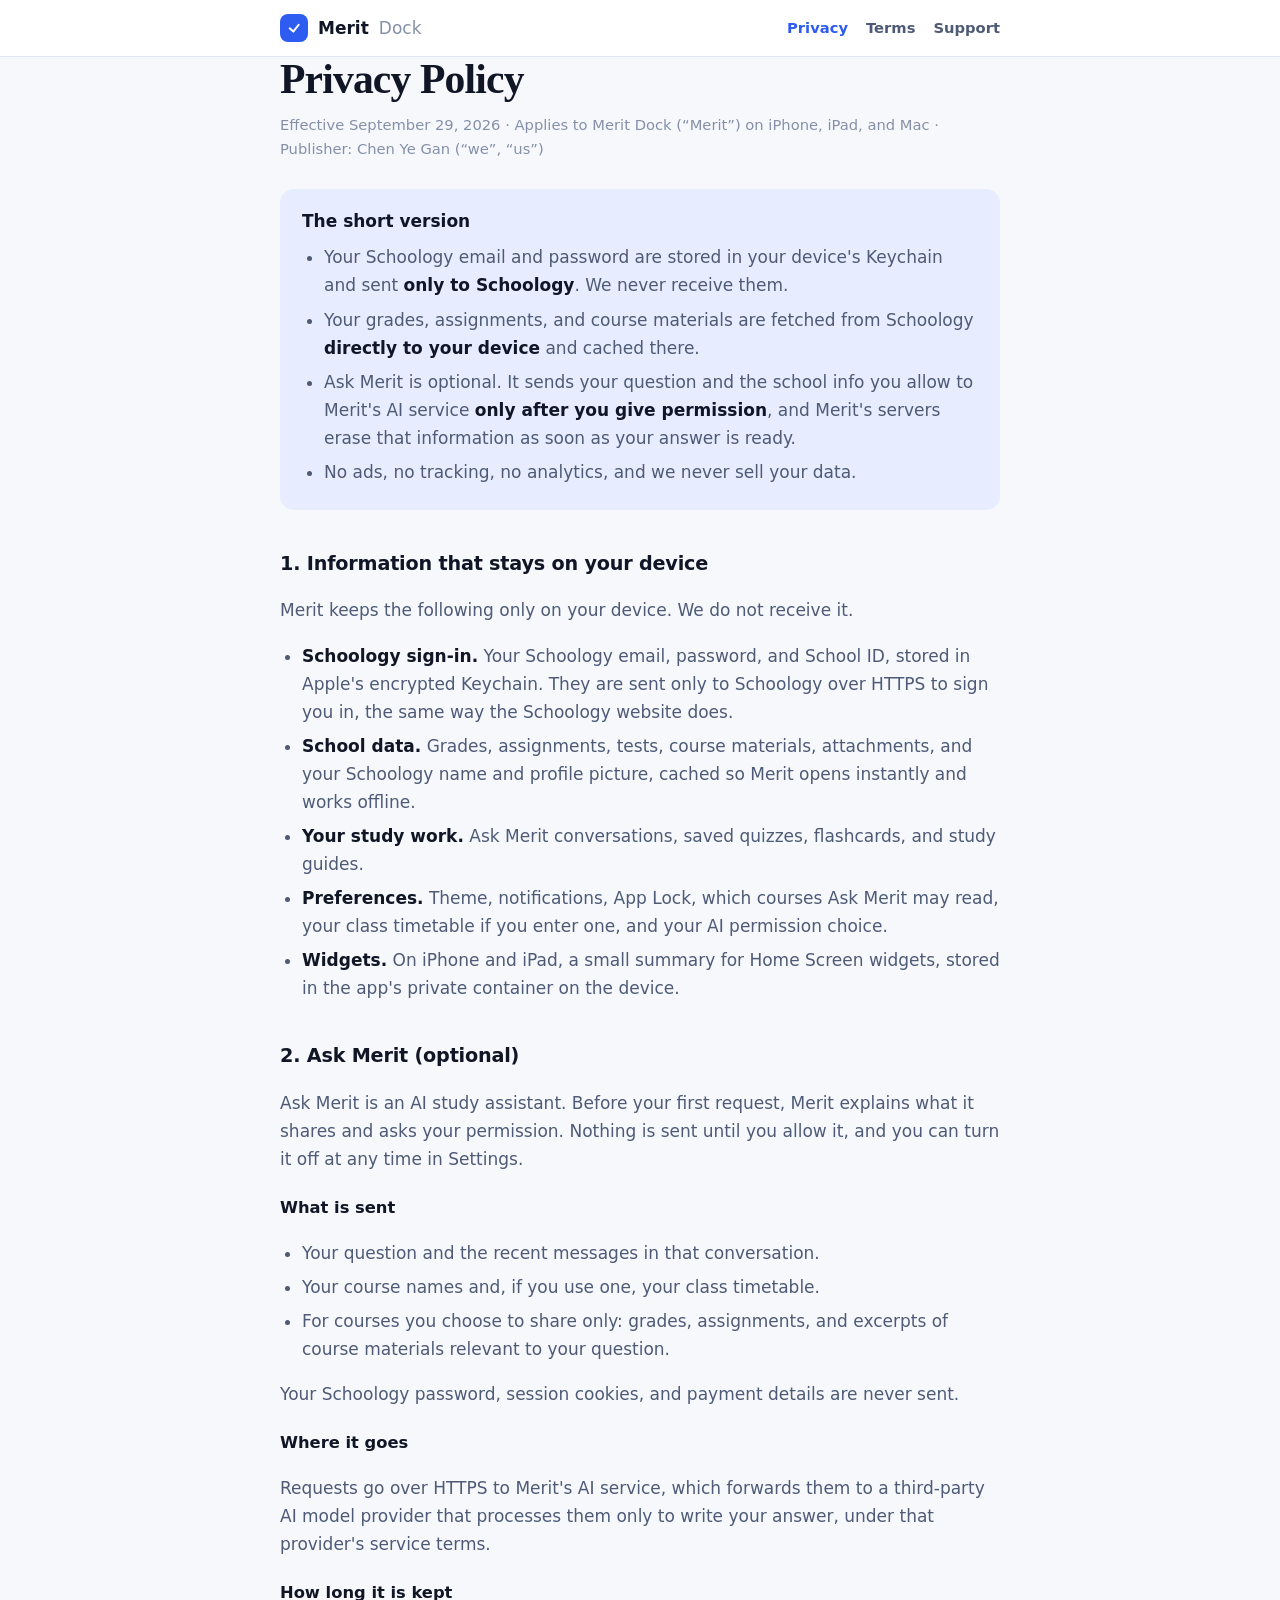
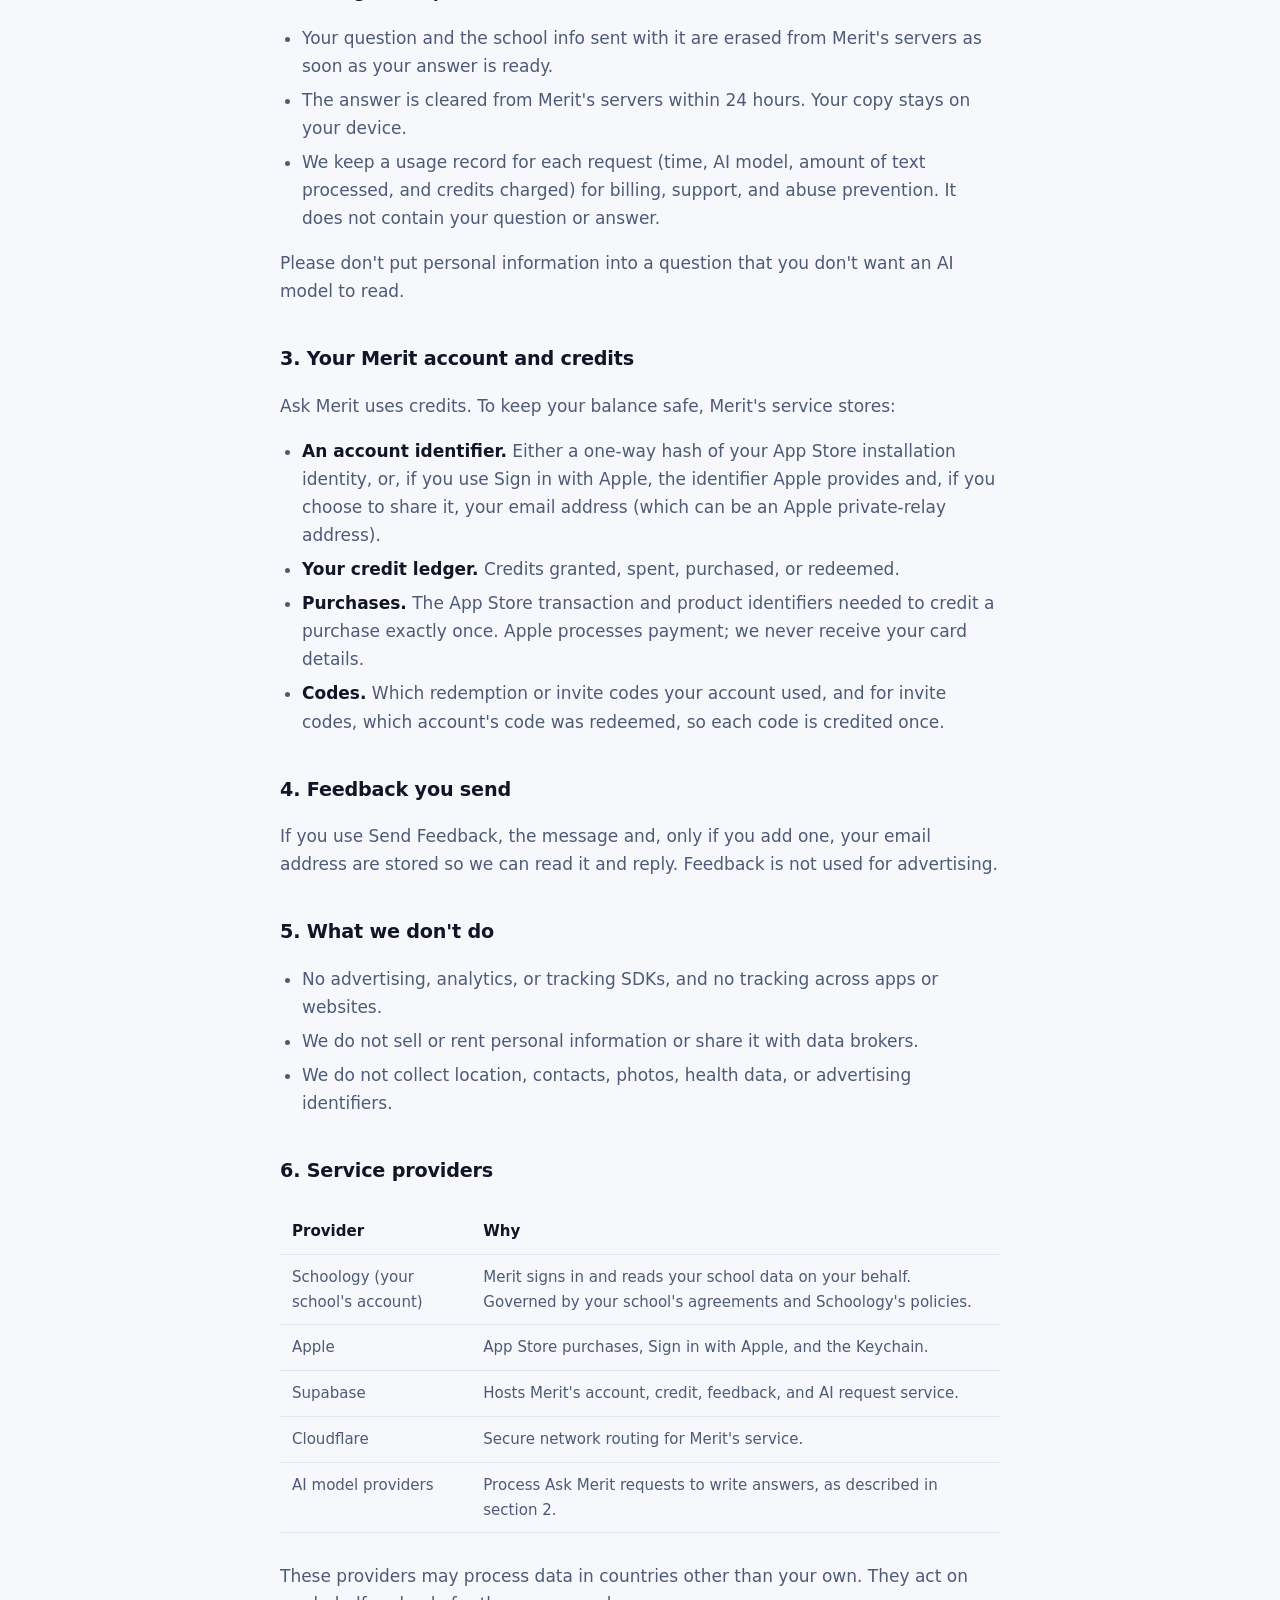
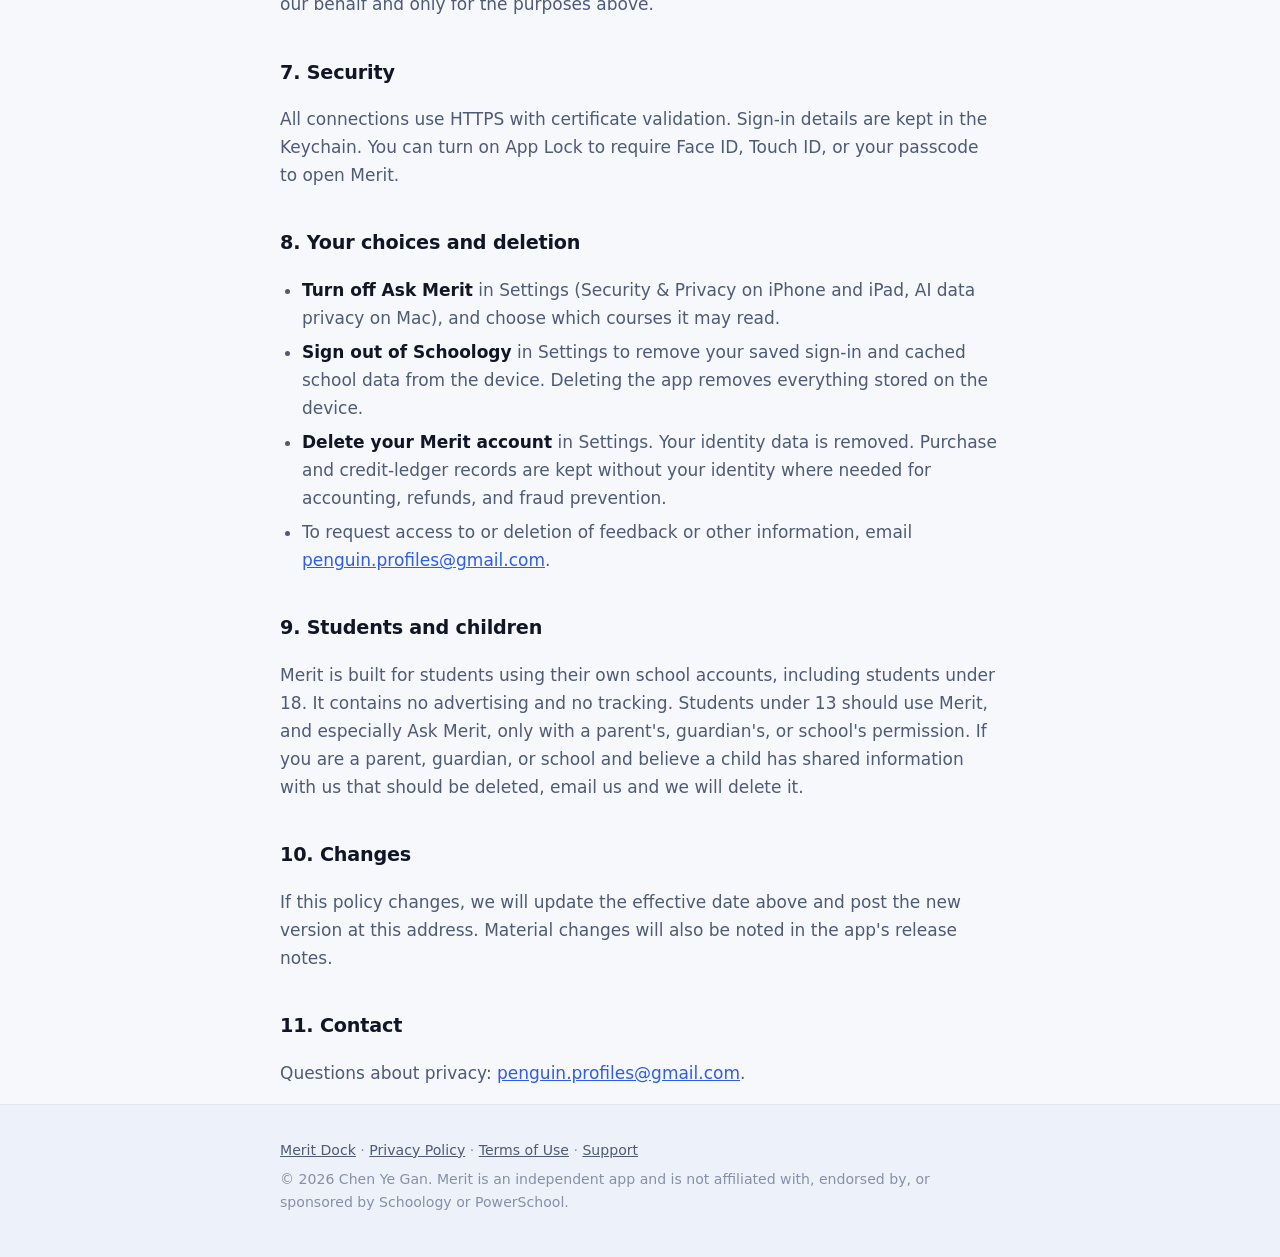
==== privacy.html @ 358509f8 "Update for Merit Dock 2.5 and add Privacy, Terms, and Support pages The landing page now covers iPho" ====
<!DOCTYPE html>
<html lang="en">
<head>
<meta charset="utf-8">
<meta name="viewport" content="width=device-width, initial-scale=1">
<title>Privacy Policy · Merit Dock</title>
<meta name="description" content="What Merit Dock stores on your device, what Ask Merit sends when you allow it, and how long anything is kept.">
<link rel="stylesheet" href="legal.css">
</head>
<body>
<header class="top">
  <div class="wrap">
    <a class="brand" href="./"><span class="logo"><svg viewBox="0 0 100 100" aria-hidden="true"><path d="M26 52 46 70 76 32" fill="none" stroke="#fff" stroke-width="11" stroke-linecap="round" stroke-linejoin="round"/></svg></span><b>Merit</b><span>Dock</span></a>
    <nav class="links">
      <a href="privacy.html" aria-current="page">Privacy</a>
      <a href="terms.html">Terms</a>
      <a href="support.html">Support</a>
    </nav>
  </div>
</header>

<main class="wrap">
  <h1>Privacy Policy</h1>
  <p class="meta">Effective September 29, 2026 · Applies to Merit Dock (“Merit”) on iPhone, iPad, and Mac · Publisher: Chen Ye Gan (“we”, “us”)</p>

  <div class="summary">
    <p>The short version</p>
    <ul>
      <li>Your Schoology email and password are stored in your device's Keychain and sent <strong>only to Schoology</strong>. We never receive them.</li>
      <li>Your grades, assignments, and course materials are fetched from Schoology <strong>directly to your device</strong> and cached there.</li>
      <li>Ask Merit is optional. It sends your question and the school info you allow to Merit's AI service <strong>only after you give permission</strong>, and Merit's servers erase that information as soon as your answer is ready.</li>
      <li>No ads, no tracking, no analytics, and we never sell your data.</li>
    </ul>
  </div>

  <h2>1. Information that stays on your device</h2>
  <p>Merit keeps the following only on your device. We do not receive it.</p>
  <ul>
    <li><strong>Schoology sign-in.</strong> Your Schoology email, password, and School ID, stored in Apple's encrypted Keychain. They are sent only to Schoology over HTTPS to sign you in, the same way the Schoology website does.</li>
    <li><strong>School data.</strong> Grades, assignments, tests, course materials, attachments, and your Schoology name and profile picture, cached so Merit opens instantly and works offline.</li>
    <li><strong>Your study work.</strong> Ask Merit conversations, saved quizzes, flashcards, and study guides.</li>
    <li><strong>Preferences.</strong> Theme, notifications, App Lock, which courses Ask Merit may read, your class timetable if you enter one, and your AI permission choice.</li>
    <li><strong>Widgets.</strong> On iPhone and iPad, a small summary for Home Screen widgets, stored in the app's private container on the device.</li>
  </ul>

  <h2>2. Ask Merit (optional)</h2>
  <p>Ask Merit is an AI study assistant. Before your first request, Merit explains what it shares and asks your permission. Nothing is sent until you allow it, and you can turn it off at any time in Settings.</p>
  <h3>What is sent</h3>
  <ul>
    <li>Your question and the recent messages in that conversation.</li>
    <li>Your course names and, if you use one, your class timetable.</li>
    <li>For courses you choose to share only: grades, assignments, and excerpts of course materials relevant to your question.</li>
  </ul>
  <p>Your Schoology password, session cookies, and payment details are never sent.</p>
  <h3>Where it goes</h3>
  <p>Requests go over HTTPS to Merit's AI service, which forwards them to a third-party AI model provider that processes them only to write your answer, under that provider's service terms.</p>
  <h3>How long it is kept</h3>
  <ul>
    <li>Your question and the school info sent with it are erased from Merit's servers as soon as your answer is ready.</li>
    <li>The answer is cleared from Merit's servers within 24 hours. Your copy stays on your device.</li>
    <li>We keep a usage record for each request (time, AI model, amount of text processed, and credits charged) for billing, support, and abuse prevention. It does not contain your question or answer.</li>
  </ul>
  <p>Please don't put personal information into a question that you don't want an AI model to read.</p>

  <h2>3. Your Merit account and credits</h2>
  <p>Ask Merit uses credits. To keep your balance safe, Merit's service stores:</p>
  <ul>
    <li><strong>An account identifier.</strong> Either a one-way hash of your App Store installation identity, or, if you use Sign in with Apple, the identifier Apple provides and, if you choose to share it, your email address (which can be an Apple private-relay address).</li>
    <li><strong>Your credit ledger.</strong> Credits granted, spent, purchased, or redeemed.</li>
    <li><strong>Purchases.</strong> The App Store transaction and product identifiers needed to credit a purchase exactly once. Apple processes payment; we never receive your card details.</li>
    <li><strong>Codes.</strong> Which redemption or invite codes your account used, and for invite codes, which account's code was redeemed, so each code is credited once.</li>
  </ul>

  <h2>4. Feedback you send</h2>
  <p>If you use Send Feedback, the message and, only if you add one, your email address are stored so we can read it and reply. Feedback is not used for advertising.</p>

  <h2>5. What we don't do</h2>
  <ul>
    <li>No advertising, analytics, or tracking SDKs, and no tracking across apps or websites.</li>
    <li>We do not sell or rent personal information or share it with data brokers.</li>
    <li>We do not collect location, contacts, photos, health data, or advertising identifiers.</li>
  </ul>

  <h2>6. Service providers</h2>
  <div class="table-scroll">
  <table>
    <tr><th>Provider</th><th>Why</th></tr>
    <tr><td>Schoology (your school's account)</td><td>Merit signs in and reads your school data on your behalf. Governed by your school's agreements and Schoology's policies.</td></tr>
    <tr><td>Apple</td><td>App Store purchases, Sign in with Apple, and the Keychain.</td></tr>
    <tr><td>Supabase</td><td>Hosts Merit's account, credit, feedback, and AI request service.</td></tr>
    <tr><td>Cloudflare</td><td>Secure network routing for Merit's service.</td></tr>
    <tr><td>AI model providers</td><td>Process Ask Merit requests to write answers, as described in section 2.</td></tr>
  </table>
  </div>
  <p>These providers may process data in countries other than your own. They act on our behalf and only for the purposes above.</p>

  <h2>7. Security</h2>
  <p>All connections use HTTPS with certificate validation. Sign-in details are kept in the Keychain. You can turn on App Lock to require Face ID, Touch ID, or your passcode to open Merit.</p>

  <h2>8. Your choices and deletion</h2>
  <ul>
    <li><strong>Turn off Ask Merit</strong> in Settings (Security &amp; Privacy on iPhone and iPad, AI data privacy on Mac), and choose which courses it may read.</li>
    <li><strong>Sign out of Schoology</strong> in Settings to remove your saved sign-in and cached school data from the device. Deleting the app removes everything stored on the device.</li>
    <li><strong>Delete your Merit account</strong> in Settings. Your identity data is removed. Purchase and credit-ledger records are kept without your identity where needed for accounting, refunds, and fraud prevention.</li>
    <li>To request access to or deletion of feedback or other information, email <a href="mailto:penguin.profiles@gmail.com">penguin.profiles@gmail.com</a>.</li>
  </ul>

  <h2>9. Students and children</h2>
  <p>Merit is built for students using their own school accounts, including students under 18. It contains no advertising and no tracking. Students under 13 should use Merit, and especially Ask Merit, only with a parent's, guardian's, or school's permission. If you are a parent, guardian, or school and believe a child has shared information with us that should be deleted, email us and we will delete it.</p>

  <h2>10. Changes</h2>
  <p>If this policy changes, we will update the effective date above and post the new version at this address. Material changes will also be noted in the app's release notes.</p>

  <h2>11. Contact</h2>
  <p>Questions about privacy: <a href="mailto:penguin.profiles@gmail.com">penguin.profiles@gmail.com</a>.</p>
</main>

<footer class="bottom">
  <div class="wrap">
    <p><a href="./">Merit Dock</a> · <a href="privacy.html">Privacy Policy</a> · <a href="terms.html">Terms of Use</a> · <a href="support.html">Support</a></p>
    <p>© 2026 Chen Ye Gan. Merit is an independent app and is not affiliated with, endorsed by, or sponsored by Schoology or PowerSchool.</p>
  </div>
</footer>
</body>
</html>
---- legal.css ----
/* Shared styles for Merit Dock's legal and support pages. Tokens mirror index.html. */
:root {
  color-scheme: light dark;
  --ground: #F6F8FC; --ground-2: #EDF1F9; --surface: #FFFFFF;
  --hairline: #E1E7F2; --ink: #101625; --ink-soft: #4E5A76; --ink-faint: #8590A8;
  --accent: #2E5BF0; --accent-tint: #E7EDFF;
  --sans: -apple-system, BlinkMacSystemFont, "SF Pro Text", "Segoe UI", system-ui, sans-serif;
  --serif: ui-serif, "New York", "Iowan Old Style", "Palatino", Georgia, serif;
}
@media (prefers-color-scheme: dark) {
  :root {
    --ground: #0A0F1E; --ground-2: #0E1528; --surface: #141B2E;
    --hairline: #263048; --ink: #EAEEF8; --ink-soft: #A2AECB; --ink-faint: #6E7A98;
    --accent: #6E90FF; --accent-tint: #1A2340;
  }
}
* { box-sizing: border-box; }
body {
  margin: 0; background: var(--ground); color: var(--ink);
  font-family: var(--sans); font-size: 17px; line-height: 1.65;
  -webkit-font-smoothing: antialiased;
}
a { color: var(--accent); }
.wrap { max-width: 760px; margin: 0 auto; padding: 0 20px; }
header.top { border-bottom: 1px solid var(--hairline); background: var(--surface); }
header.top .wrap { display: flex; align-items: center; justify-content: space-between; gap: 16px; padding-top: 14px; padding-bottom: 14px; flex-wrap: wrap; }
.brand { display: flex; align-items: center; gap: 10px; font-weight: 700; color: var(--ink); text-decoration: none; }
.brand .logo { width: 28px; height: 28px; border-radius: 8px; background: #2E5BF0; display: grid; place-items: center; flex: none; }
.brand .logo svg { width: 18px; height: 18px; }
.brand span { color: var(--ink-faint); font-weight: 500; }
nav.links { display: flex; gap: 18px; flex-wrap: wrap; font-size: .92rem; }
nav.links a { color: var(--ink-soft); text-decoration: none; font-weight: 550; }
nav.links a[aria-current="page"] { color: var(--accent); }
main { padding: 44px 0 64px; }
h1 { font-family: var(--serif); font-size: clamp(2rem, 5vw, 2.6rem); line-height: 1.1; letter-spacing: -.02em; margin: 0 0 10px; }
.meta { color: var(--ink-faint); font-size: .92rem; margin: 0 0 28px; }
h2 { font-size: 1.2rem; letter-spacing: -.01em; margin: 38px 0 10px; }
h3 { font-size: 1.02rem; margin: 22px 0 6px; }
p, li { color: var(--ink-soft); }
strong { color: var(--ink); }
ul { padding-left: 22px; }
li { margin: 6px 0; }
.summary { background: var(--accent-tint); border-radius: 14px; padding: 18px 22px; margin: 0 0 8px; }
.summary ul { margin: 8px 0 0; }
.summary p { margin: 0; color: var(--ink); font-weight: 600; }
table { width: 100%; border-collapse: collapse; margin: 12px 0; font-size: .94rem; }
th, td { text-align: left; vertical-align: top; padding: 10px 12px; border-bottom: 1px solid var(--hairline); color: var(--ink-soft); }
th { color: var(--ink); font-weight: 650; }
.table-scroll { overflow-x: auto; }
.caps { text-transform: uppercase; font-size: .9rem; }
footer.bottom { border-top: 1px solid var(--hairline); background: var(--ground-2); padding: 28px 0 36px; font-size: .88rem; color: var(--ink-faint); }
footer.bottom p { color: var(--ink-faint); margin: 6px 0; }
footer.bottom a { color: var(--ink-soft); }
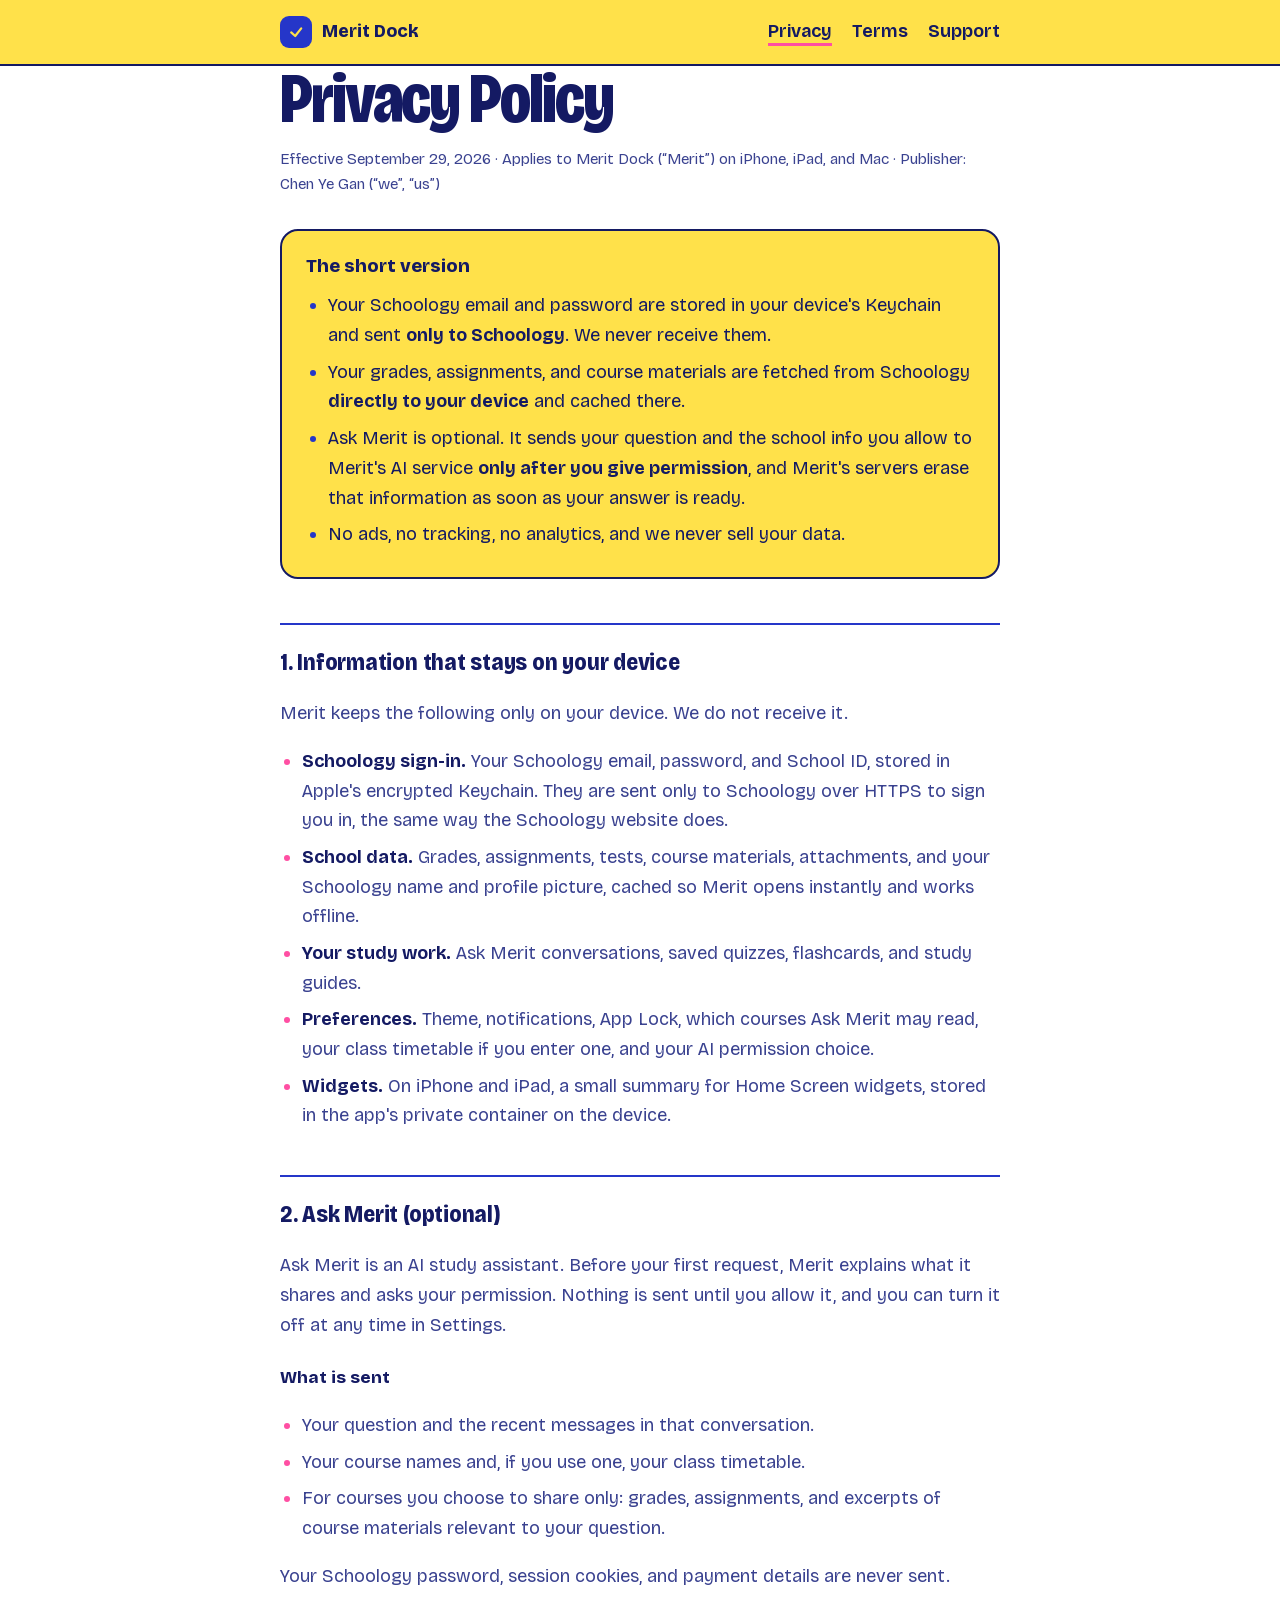
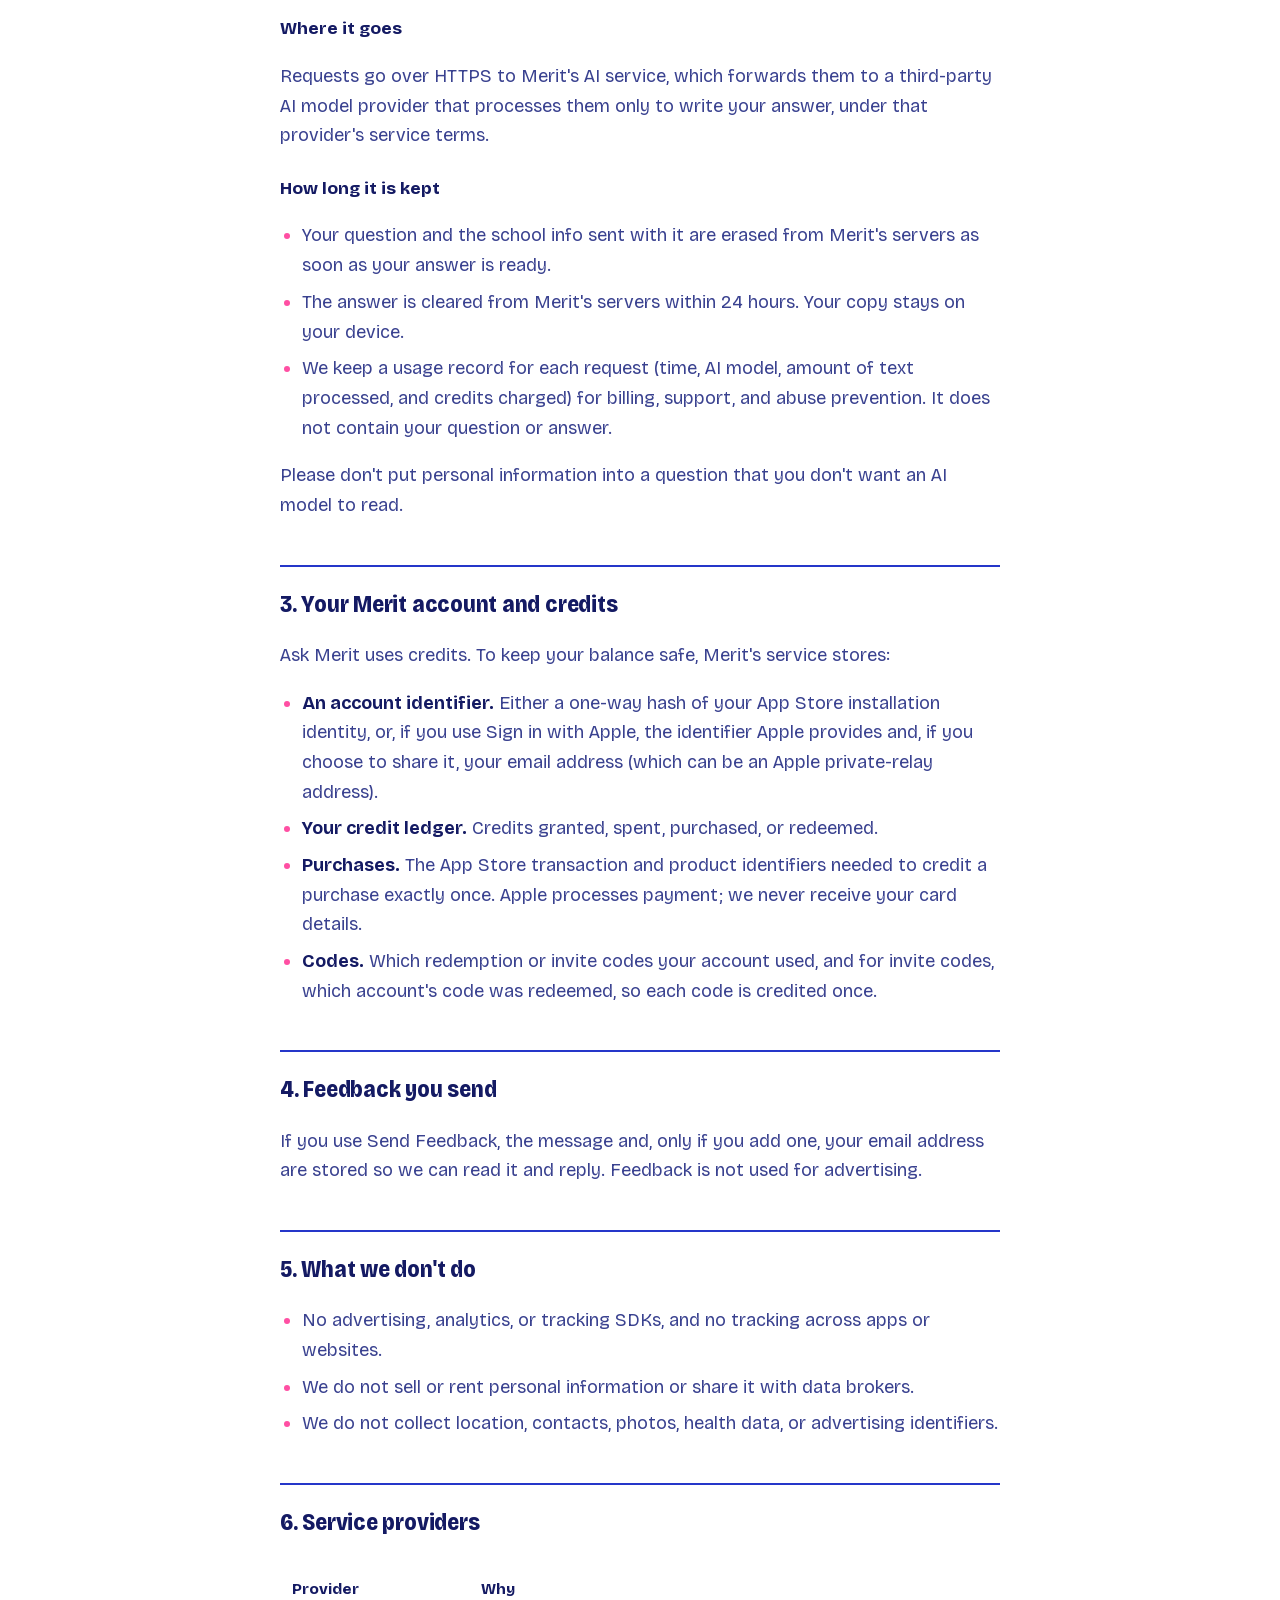
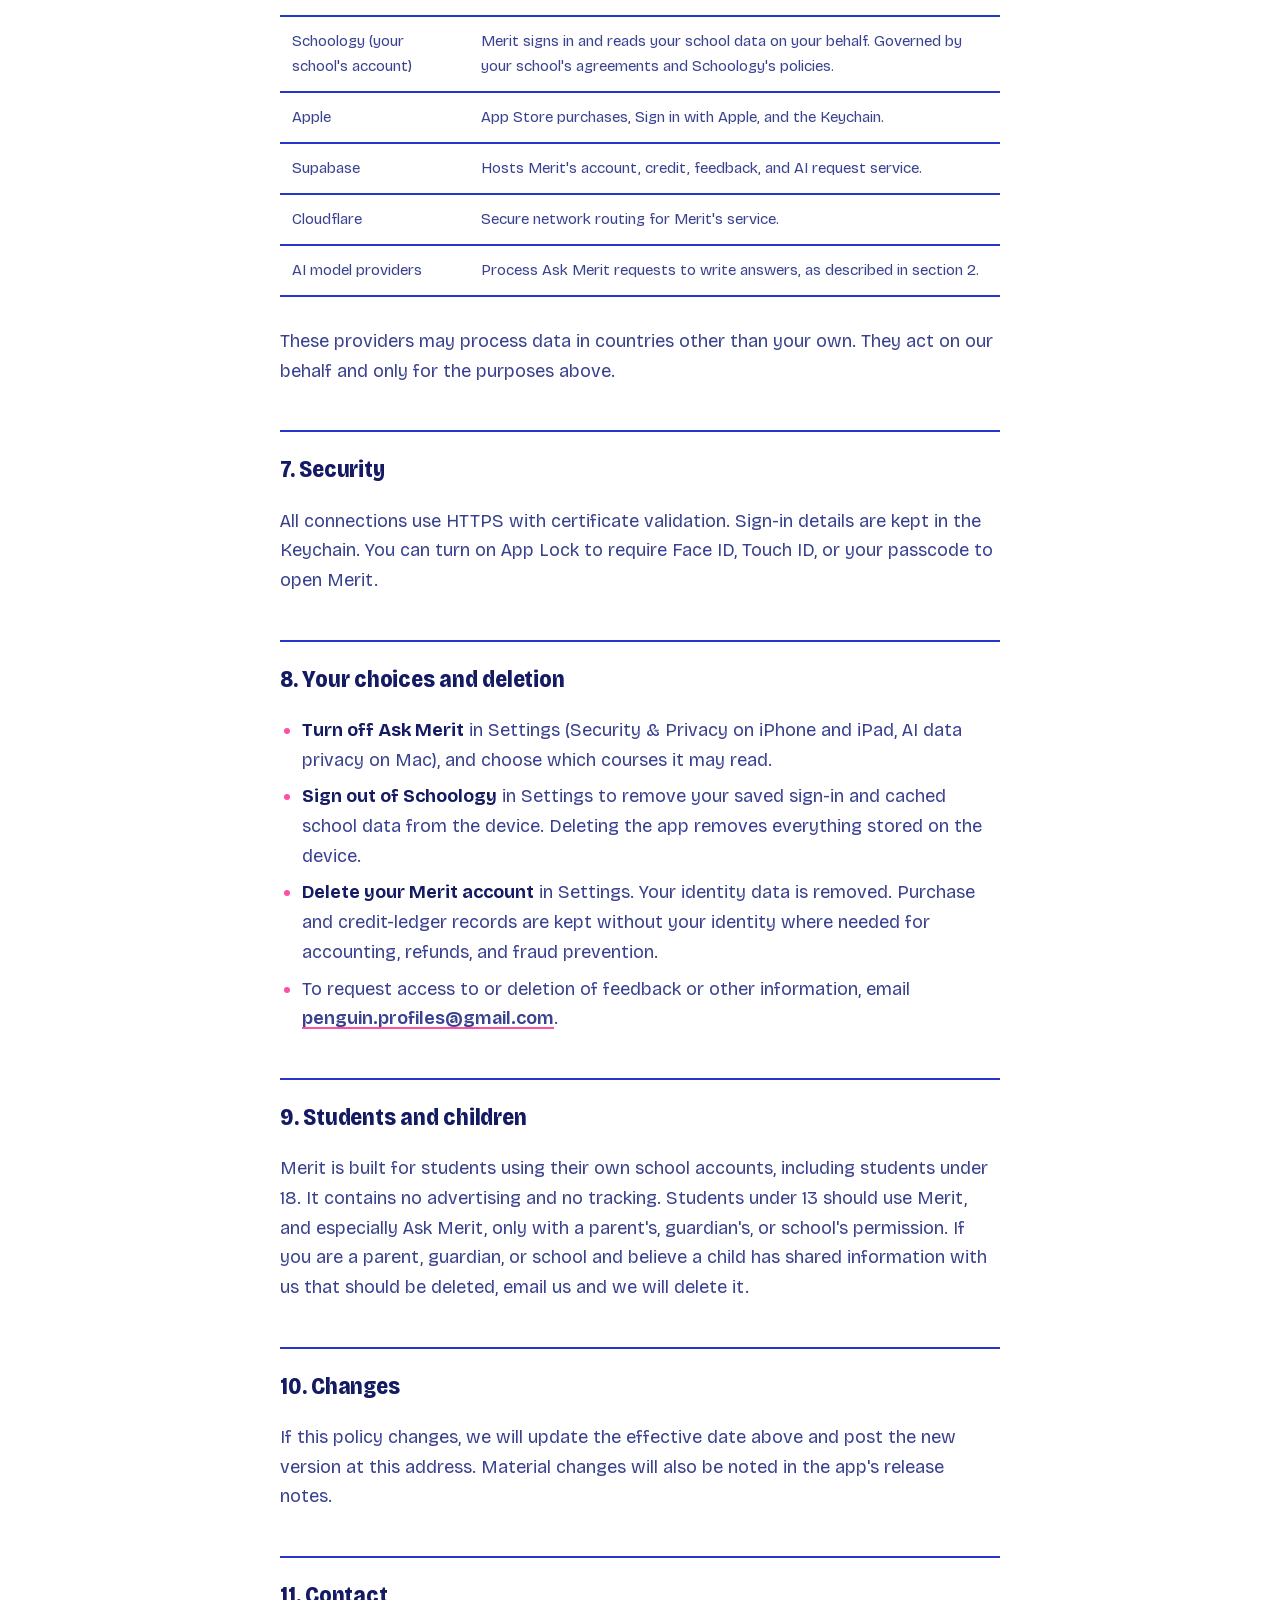
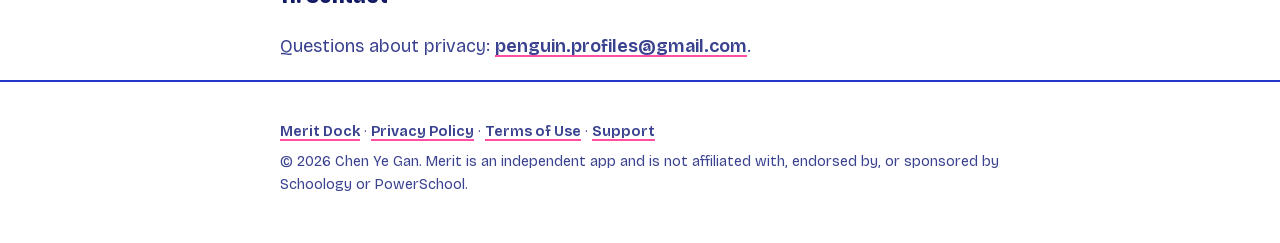
==== commit 904f6954: "Redesign as a riso study zine around the study-agent pitch Bold two-ink palette (fluoro pink, ultram" ====
--- a/privacy.html
+++ b/privacy.html
@@ -3,14 +3,16 @@
 <head>
 <meta charset="utf-8">
 <meta name="viewport" content="width=device-width, initial-scale=1">
+<meta name="theme-color" content="#FFE14A">
 <title>Privacy Policy · Merit Dock</title>
 <meta name="description" content="What Merit Dock stores on your device, what Ask Merit sends when you allow it, and how long anything is kept.">
-<link rel="stylesheet" href="legal.css">
+<link rel="preload" href="fonts/BricolageGrotesque-latin.woff2" as="font" type="font/woff2" crossorigin>
+<link rel="stylesheet" href="legal.css?v=2">
 </head>
 <body>
 <header class="top">
   <div class="wrap">
-    <a class="brand" href="./"><span class="logo"><svg viewBox="0 0 100 100" aria-hidden="true"><path d="M26 52 46 70 76 32" fill="none" stroke="#fff" stroke-width="11" stroke-linecap="round" stroke-linejoin="round"/></svg></span><b>Merit</b><span>Dock</span></a>
+    <a class="brand" href="./"><span class="logo"><svg viewBox="0 0 100 100" aria-hidden="true"><path d="M26 52 46 70 76 32" fill="none" stroke="#fff" stroke-width="11" stroke-linecap="round" stroke-linejoin="round"/></svg></span><span>Merit Dock</span></a>
     <nav class="links">
       <a href="privacy.html" aria-current="page">Privacy</a>
       <a href="terms.html">Terms</a>
--- a/legal.css
+++ b/legal.css
@@ -1,53 +1,61 @@
-/* Shared styles for Merit Dock's legal and support pages. Tokens mirror index.html. */
+/* Merit Dock legal and support pages. Same riso inks as index.html. */
+@font-face {
+  font-family: "Bricolage";
+  src: url("fonts/BricolageGrotesque-latin.woff2") format("woff2");
+  font-weight: 200 800;
+  font-stretch: 75% 100%;
+  font-display: swap;
+}
 :root {
-  color-scheme: light dark;
-  --ground: #F6F8FC; --ground-2: #EDF1F9; --surface: #FFFFFF;
-  --hairline: #E1E7F2; --ink: #101625; --ink-soft: #4E5A76; --ink-faint: #8590A8;
-  --accent: #2E5BF0; --accent-tint: #E7EDFF;
-  --sans: -apple-system, BlinkMacSystemFont, "SF Pro Text", "Segoe UI", system-ui, sans-serif;
-  --serif: ui-serif, "New York", "Iowan Old Style", "Palatino", Georgia, serif;
+  color-scheme: light;
+  --sun: #FFE14A; --pink: #FF4FA3; --blue: #2536C9; --ink: #141A63;
+  --paper: #FFFFFF; --text: #141A63; --text-2: #3A4290; --rule: #2536C9;
+  --font: "Bricolage", ui-sans-serif, system-ui, sans-serif;
 }
 @media (prefers-color-scheme: dark) {
-  :root {
-    --ground: #0A0F1E; --ground-2: #0E1528; --surface: #141B2E;
-    --hairline: #263048; --ink: #EAEEF8; --ink-soft: #A2AECB; --ink-faint: #6E7A98;
-    --accent: #6E90FF; --accent-tint: #1A2340;
-  }
+  :root { color-scheme: dark; --paper: #15124A; --text: #F1F0FF; --text-2: #C3C6F4; --rule: #8C98FF; --pink: #FF6CB5; }
 }
 * { box-sizing: border-box; }
 body {
-  margin: 0; background: var(--ground); color: var(--ink);
-  font-family: var(--sans); font-size: 17px; line-height: 1.65;
+  margin: 0; background: var(--paper); color: var(--text);
+  font-family: var(--font); font-size: 18px; line-height: 1.65; font-optical-sizing: auto;
   -webkit-font-smoothing: antialiased;
 }
-a { color: var(--accent); }
+a { color: inherit; text-decoration-color: var(--pink); text-decoration-thickness: 2px; text-underline-offset: 3px; font-weight: 650; }
+a:hover { text-decoration-thickness: 4px; }
+:focus-visible { outline: 3px solid var(--ink); outline-offset: 3px; box-shadow: 0 0 0 6px var(--sun); border-radius: 6px; }
 .wrap { max-width: 760px; margin: 0 auto; padding: 0 20px; }
-header.top { border-bottom: 1px solid var(--hairline); background: var(--surface); }
-header.top .wrap { display: flex; align-items: center; justify-content: space-between; gap: 16px; padding-top: 14px; padding-bottom: 14px; flex-wrap: wrap; }
-.brand { display: flex; align-items: center; gap: 10px; font-weight: 700; color: var(--ink); text-decoration: none; }
-.brand .logo { width: 28px; height: 28px; border-radius: 8px; background: #2E5BF0; display: grid; place-items: center; flex: none; }
-.brand .logo svg { width: 18px; height: 18px; }
-.brand span { color: var(--ink-faint); font-weight: 500; }
-nav.links { display: flex; gap: 18px; flex-wrap: wrap; font-size: .92rem; }
-nav.links a { color: var(--ink-soft); text-decoration: none; font-weight: 550; }
-nav.links a[aria-current="page"] { color: var(--accent); }
-main { padding: 44px 0 64px; }
-h1 { font-family: var(--serif); font-size: clamp(2rem, 5vw, 2.6rem); line-height: 1.1; letter-spacing: -.02em; margin: 0 0 10px; }
-.meta { color: var(--ink-faint); font-size: .92rem; margin: 0 0 28px; }
-h2 { font-size: 1.2rem; letter-spacing: -.01em; margin: 38px 0 10px; }
-h3 { font-size: 1.02rem; margin: 22px 0 6px; }
-p, li { color: var(--ink-soft); }
-strong { color: var(--ink); }
+
+header.top { background: var(--sun); color: var(--ink); border-bottom: 2px solid var(--ink); }
+header.top .wrap { display: flex; align-items: center; justify-content: space-between; gap: 16px; padding-top: 16px; padding-bottom: 16px; flex-wrap: wrap; }
+.brand { display: flex; align-items: center; gap: 10px; font-weight: 800; font-size: 1.1rem; color: var(--ink); text-decoration: none; white-space: nowrap; }
+.brand .logo { width: 32px; height: 32px; border-radius: 9px; background: #2536C9; display: grid; place-items: center; flex: none; }
+.brand .logo svg { width: 20px; height: 20px; }
+.brand .logo path { stroke: #FFE14A; }
+.brand span { font-weight: 800; }
+nav.links { display: flex; gap: 20px; flex-wrap: wrap; }
+nav.links a { color: var(--ink); text-decoration: none; font-weight: 650; }
+nav.links a:hover, nav.links a[aria-current="page"] { text-decoration: underline; text-decoration-color: #FF4FA3; text-decoration-thickness: 3px; text-underline-offset: 6px; }
+
+main { padding: 56px 0 72px; }
+h1 { font-size: clamp(2.6rem, 7vw, 4.4rem); line-height: .95; font-weight: 800; font-stretch: 78%; letter-spacing: -.03em; margin: 0 0 14px; color: var(--text); }
+.meta { color: var(--text-2); font-size: .95rem; margin: 0 0 32px; }
+h2 { font-size: 1.45rem; font-weight: 800; font-stretch: 88%; letter-spacing: -.01em; margin: 44px 0 12px; padding-top: 18px; border-top: 2px solid var(--rule); }
+h3 { font-size: 1.08rem; font-weight: 750; margin: 24px 0 6px; }
+p, li { color: var(--text-2); }
+strong { color: var(--text); }
 ul { padding-left: 22px; }
-li { margin: 6px 0; }
-.summary { background: var(--accent-tint); border-radius: 14px; padding: 18px 22px; margin: 0 0 8px; }
-.summary ul { margin: 8px 0 0; }
-.summary p { margin: 0; color: var(--ink); font-weight: 600; }
-table { width: 100%; border-collapse: collapse; margin: 12px 0; font-size: .94rem; }
-th, td { text-align: left; vertical-align: top; padding: 10px 12px; border-bottom: 1px solid var(--hairline); color: var(--ink-soft); }
-th { color: var(--ink); font-weight: 650; }
+li { margin: 7px 0; }
+li::marker { color: var(--pink); }
+.summary { background: var(--sun); color: var(--ink); border: 2px solid var(--ink); border-radius: 18px; padding: 20px 24px; margin: 0 0 8px; }
+.summary p, .summary li, .summary strong { color: var(--ink); }
+.summary p { margin: 0; font-weight: 800; font-size: 1.15rem; }
+.summary ul { margin: 10px 0 0; }
+.summary li::marker { color: #2536C9; }
+table { width: 100%; border-collapse: collapse; margin: 12px 0; font-size: .95rem; }
+th, td { text-align: left; vertical-align: top; padding: 12px; border-bottom: 2px solid var(--rule); color: var(--text-2); }
+th { color: var(--text); font-weight: 750; }
 .table-scroll { overflow-x: auto; }
-.caps { text-transform: uppercase; font-size: .9rem; }
-footer.bottom { border-top: 1px solid var(--hairline); background: var(--ground-2); padding: 28px 0 36px; font-size: .88rem; color: var(--ink-faint); }
-footer.bottom p { color: var(--ink-faint); margin: 6px 0; }
-footer.bottom a { color: var(--ink-soft); }
+.caps { font-weight: 700; color: var(--text); border-left: 4px solid var(--pink); padding-left: 14px; }
+footer.bottom { border-top: 2px solid var(--rule); padding: 32px 0 40px; font-size: .9rem; }
+footer.bottom p { color: var(--text-2); margin: 6px 0; }
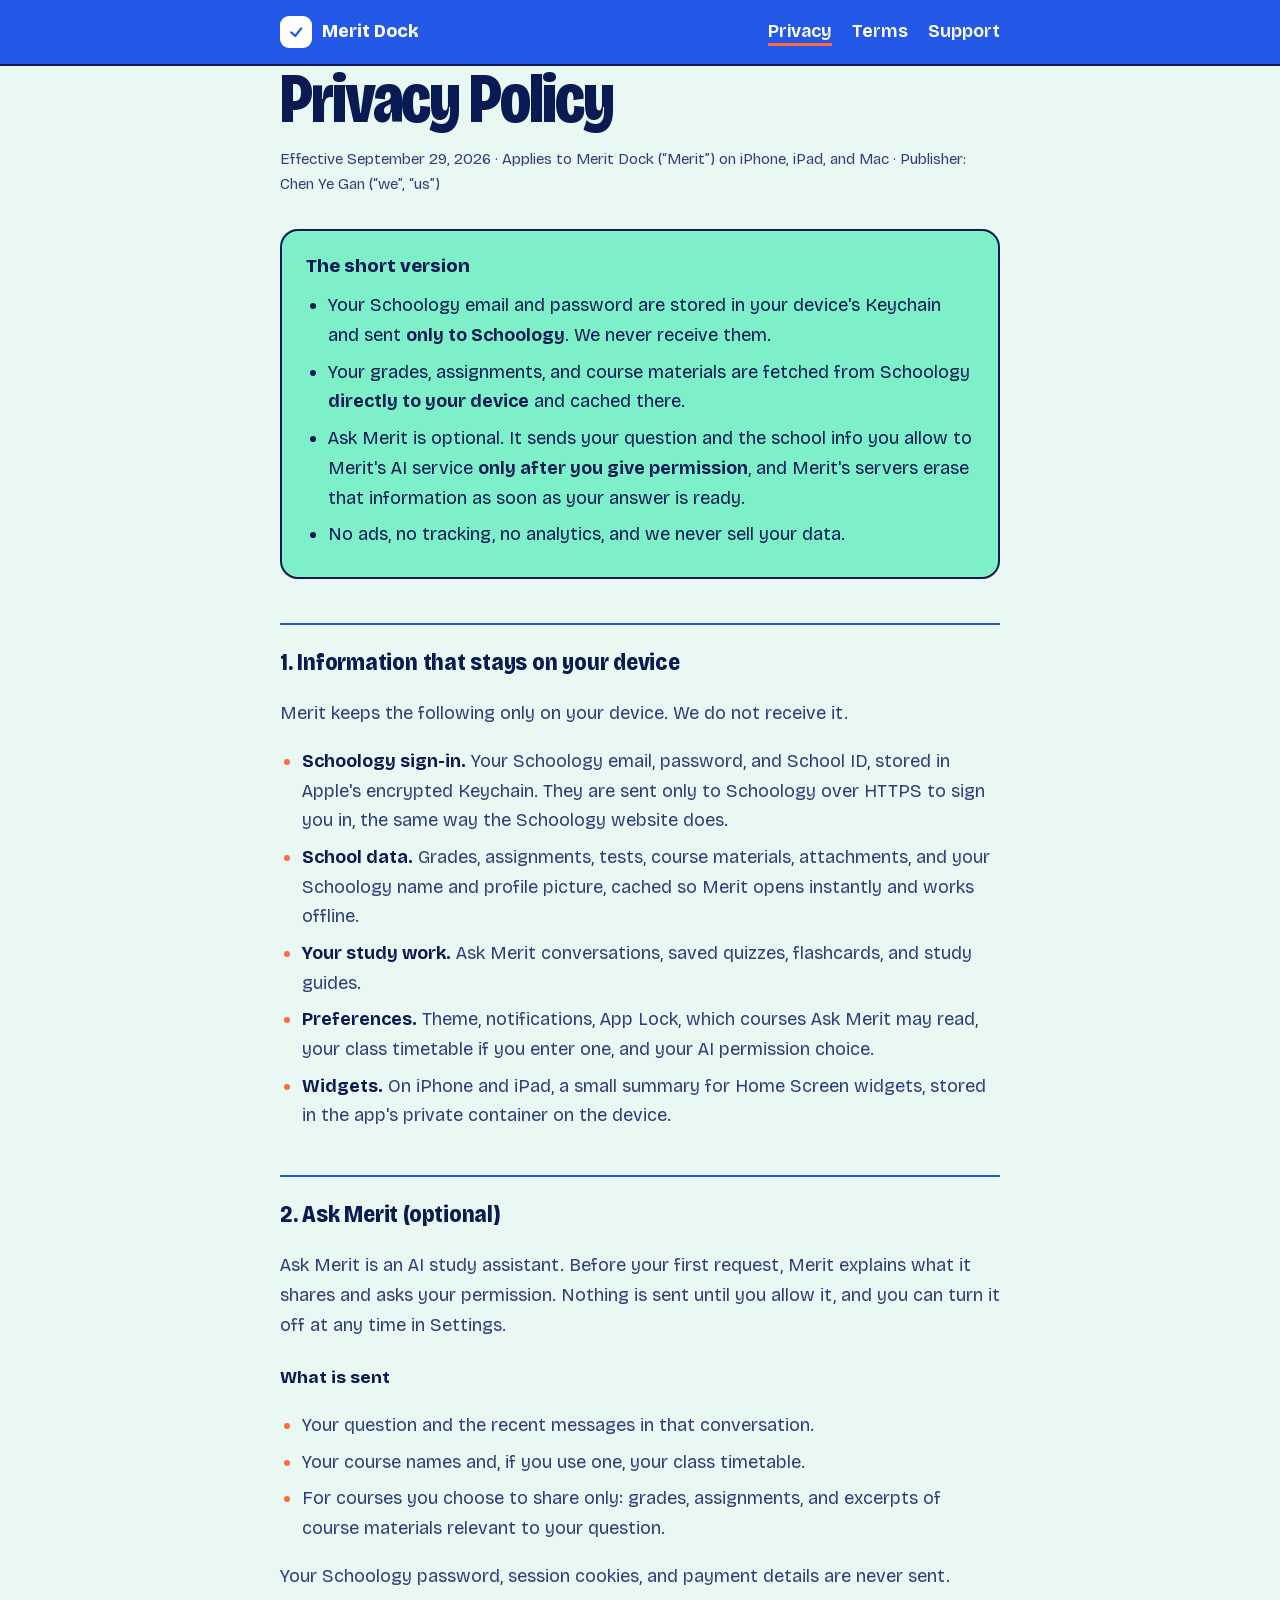
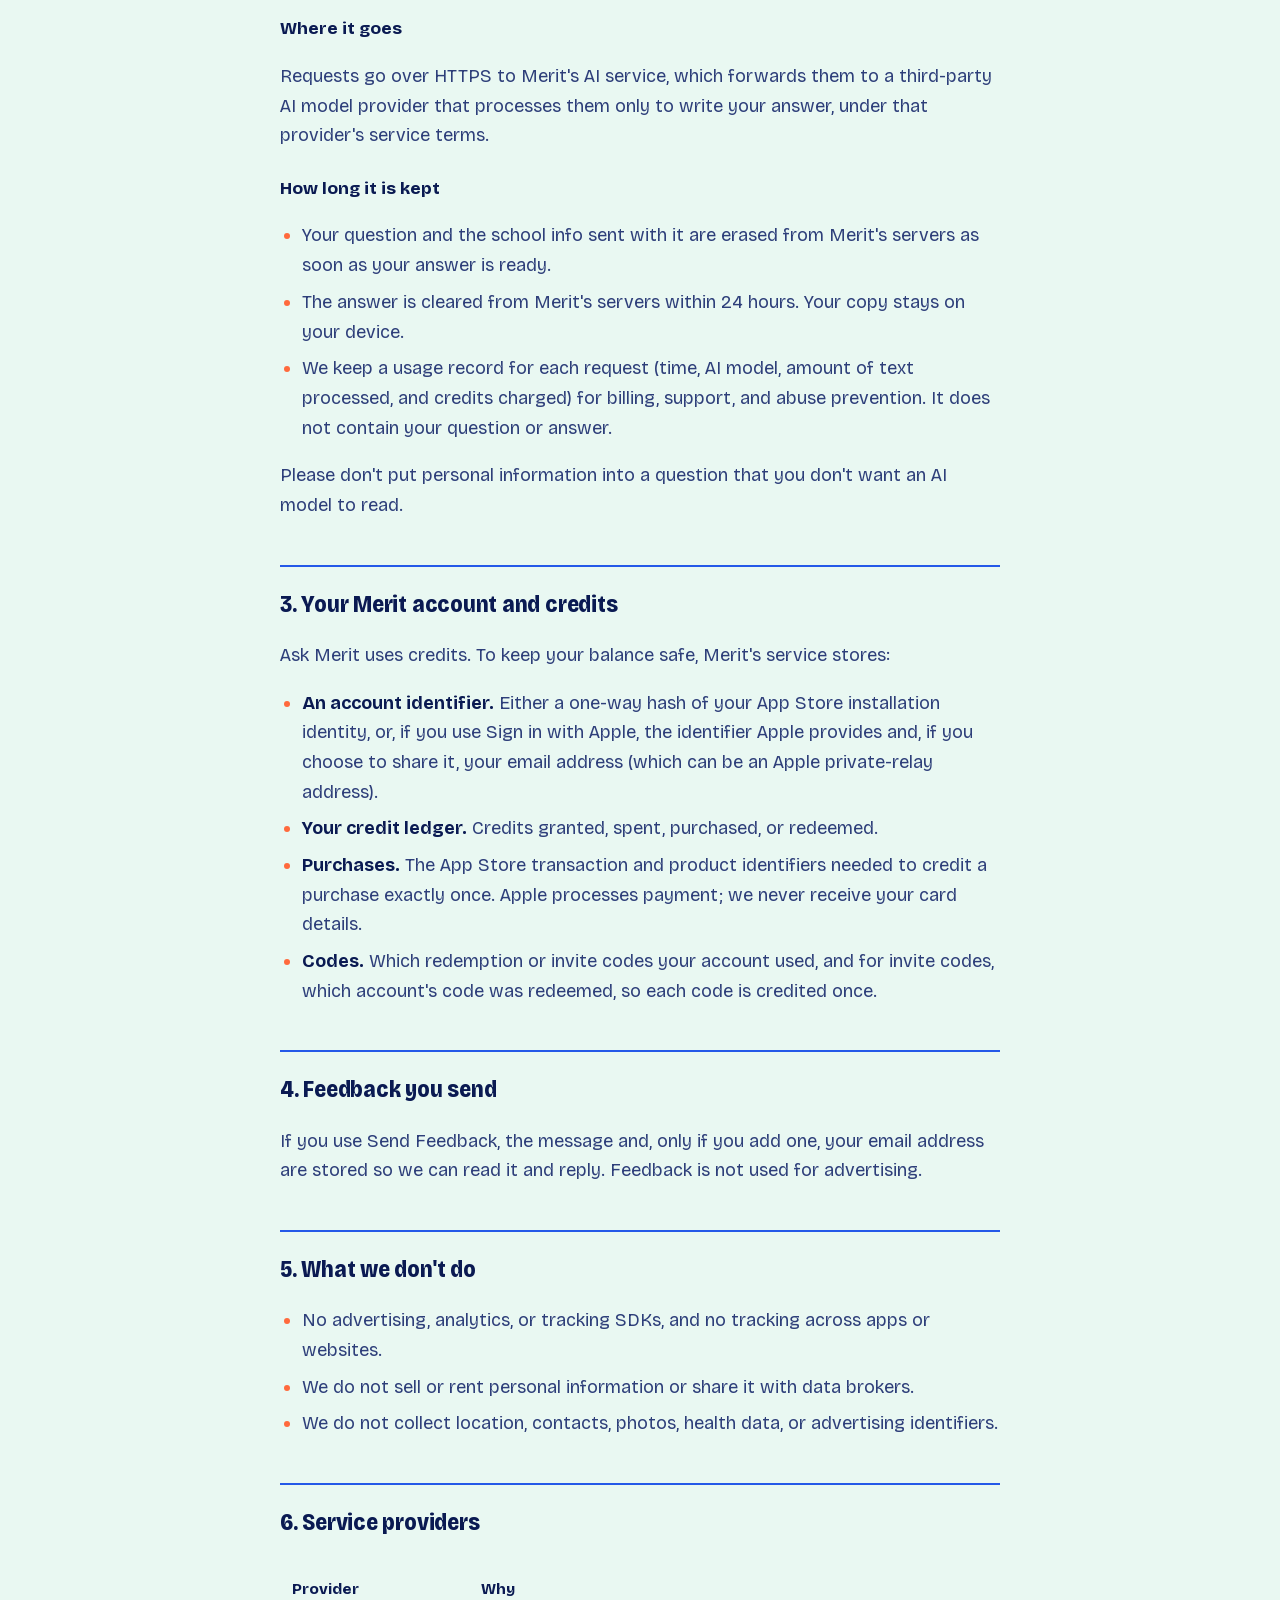
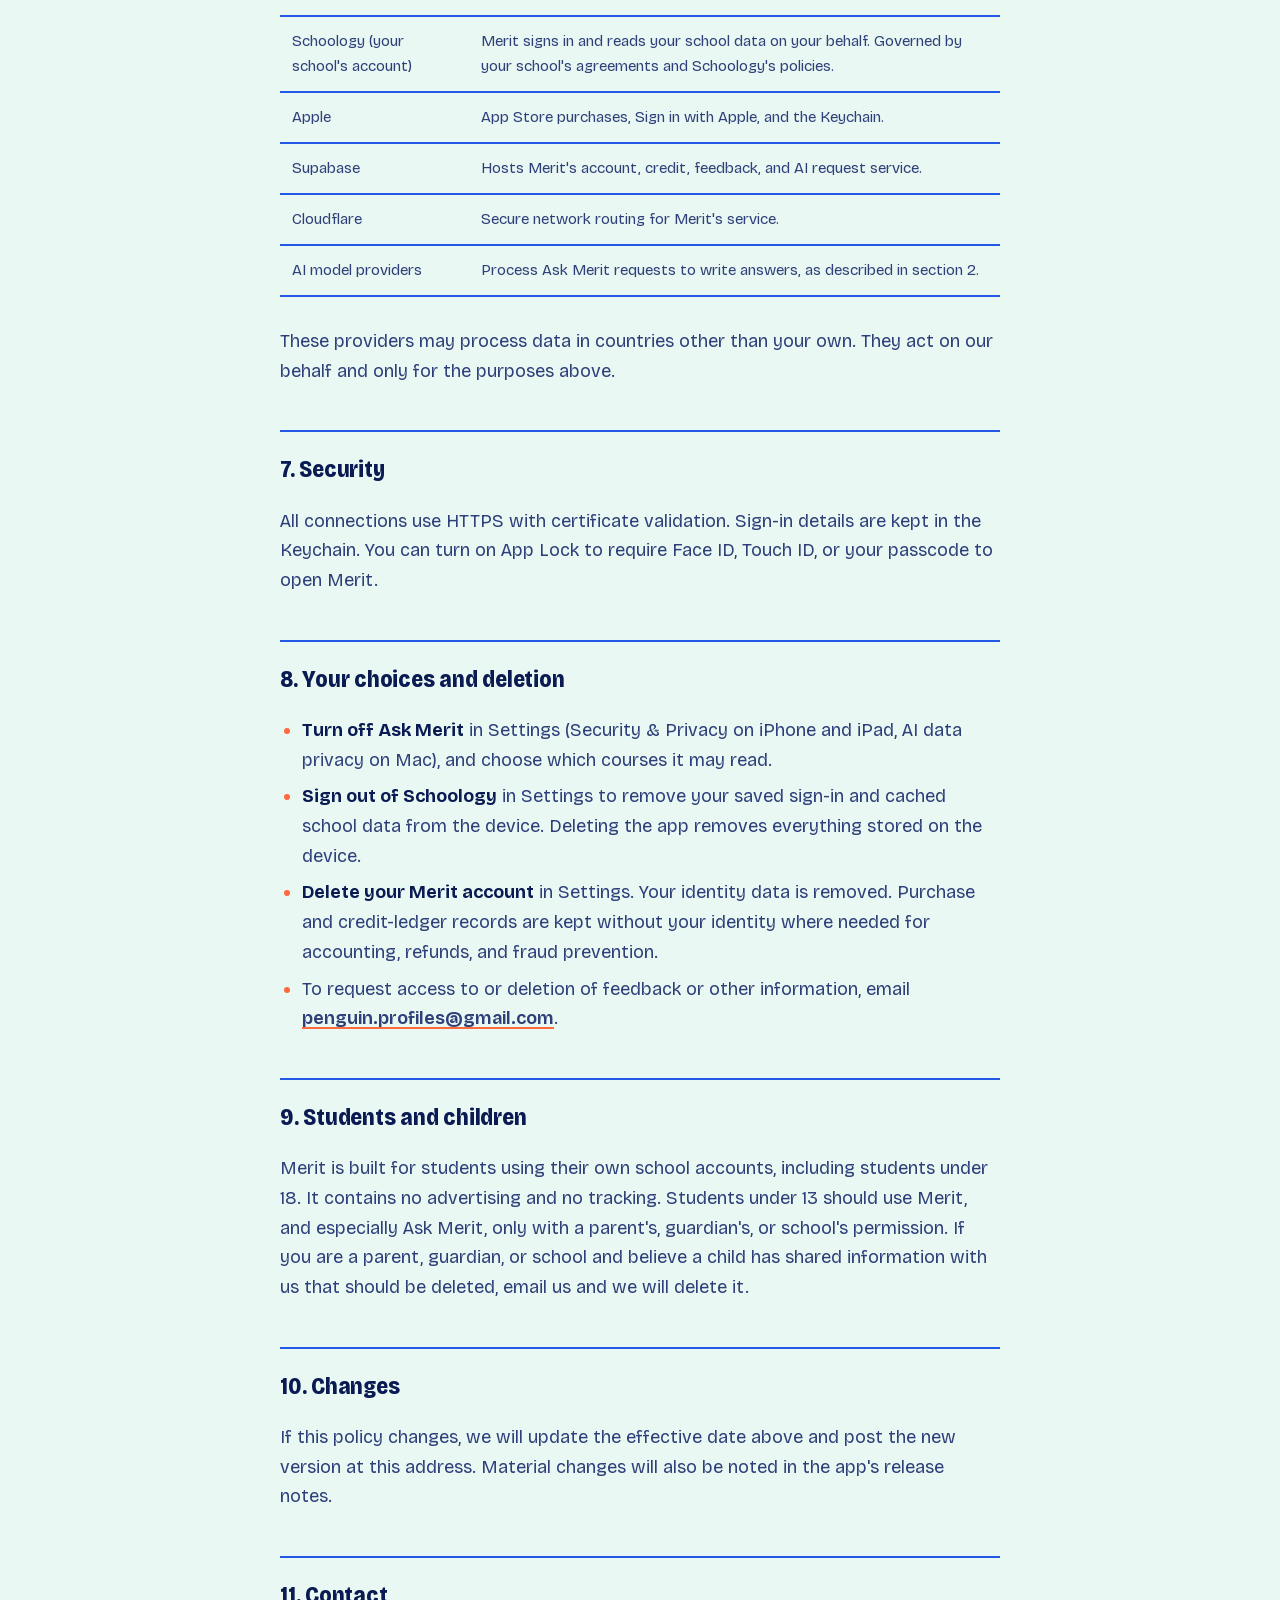
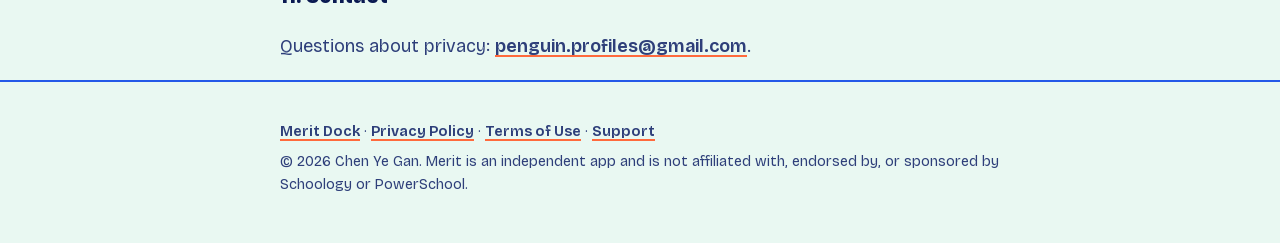
==== commit d2f4683c: "Recolour the site in Merit Dock's own palette: deep water The riso yellow and pink had nothing to do" ====
--- a/privacy.html
+++ b/privacy.html
@@ -3,11 +3,11 @@
 <head>
 <meta charset="utf-8">
 <meta name="viewport" content="width=device-width, initial-scale=1">
-<meta name="theme-color" content="#FFE14A">
+<meta name="theme-color" content="#2459E8">
 <title>Privacy Policy · Merit Dock</title>
 <meta name="description" content="What Merit Dock stores on your device, what Ask Merit sends when you allow it, and how long anything is kept.">
 <link rel="preload" href="fonts/BricolageGrotesque-latin.woff2" as="font" type="font/woff2" crossorigin>
-<link rel="stylesheet" href="legal.css?v=2">
+<link rel="stylesheet" href="legal.css?v=3">
 </head>
 <body>
 <header class="top">
--- a/legal.css
+++ b/legal.css
@@ -1,4 +1,4 @@
-/* Merit Dock legal and support pages. Same riso inks as index.html. */
+/* Merit Dock legal and support pages. Same deep-water palette as index.html. */
 @font-face {
   font-family: "Bricolage";
   src: url("fonts/BricolageGrotesque-latin.woff2") format("woff2");
@@ -8,12 +8,12 @@
 }
 :root {
   color-scheme: light;
-  --sun: #FFE14A; --pink: #FF4FA3; --blue: #2536C9; --ink: #141A63;
-  --paper: #FFFFFF; --text: #141A63; --text-2: #3A4290; --rule: #2536C9;
+  --sea: #2459E8; --mint: #7EF0C9; --buoy: #FF6A3D; --ink: #0A1A52;
+  --paper: #E9F8F2; --text: #0A1A52; --text-2: #2E3F7A; --rule: #2459E8;
   --font: "Bricolage", ui-sans-serif, system-ui, sans-serif;
 }
 @media (prefers-color-scheme: dark) {
-  :root { color-scheme: dark; --paper: #15124A; --text: #F1F0FF; --text-2: #C3C6F4; --rule: #8C98FF; --pink: #FF6CB5; }
+  :root { color-scheme: dark; --paper: #071338; --text: #E9F8F2; --text-2: #B9C8EA; --rule: #6F95FF; }
 }
 * { box-sizing: border-box; }
 body {
@@ -21,21 +21,21 @@
   font-family: var(--font); font-size: 18px; line-height: 1.65; font-optical-sizing: auto;
   -webkit-font-smoothing: antialiased;
 }
-a { color: inherit; text-decoration-color: var(--pink); text-decoration-thickness: 2px; text-underline-offset: 3px; font-weight: 650; }
+a { color: inherit; text-decoration-color: var(--buoy); text-decoration-thickness: 2px; text-underline-offset: 3px; font-weight: 650; }
 a:hover { text-decoration-thickness: 4px; }
-:focus-visible { outline: 3px solid var(--ink); outline-offset: 3px; box-shadow: 0 0 0 6px var(--sun); border-radius: 6px; }
+:focus-visible { outline: 3px solid var(--buoy); outline-offset: 3px; border-radius: 6px; }
 .wrap { max-width: 760px; margin: 0 auto; padding: 0 20px; }
 
-header.top { background: var(--sun); color: var(--ink); border-bottom: 2px solid var(--ink); }
+header.top { background: var(--sea); color: #FFFFFF; border-bottom: 2px solid var(--ink); }
 header.top .wrap { display: flex; align-items: center; justify-content: space-between; gap: 16px; padding-top: 16px; padding-bottom: 16px; flex-wrap: wrap; }
-.brand { display: flex; align-items: center; gap: 10px; font-weight: 800; font-size: 1.1rem; color: var(--ink); text-decoration: none; white-space: nowrap; }
-.brand .logo { width: 32px; height: 32px; border-radius: 9px; background: #2536C9; display: grid; place-items: center; flex: none; }
+.brand { display: flex; align-items: center; gap: 10px; font-weight: 800; font-size: 1.1rem; color: #FFFFFF; text-decoration: none; white-space: nowrap; }
+.brand .logo { width: 32px; height: 32px; border-radius: 9px; background: #FFFFFF; display: grid; place-items: center; flex: none; }
 .brand .logo svg { width: 20px; height: 20px; }
-.brand .logo path { stroke: #FFE14A; }
+.brand .logo path { stroke: #2459E8; }
 .brand span { font-weight: 800; }
 nav.links { display: flex; gap: 20px; flex-wrap: wrap; }
-nav.links a { color: var(--ink); text-decoration: none; font-weight: 650; }
-nav.links a:hover, nav.links a[aria-current="page"] { text-decoration: underline; text-decoration-color: #FF4FA3; text-decoration-thickness: 3px; text-underline-offset: 6px; }
+nav.links a { color: #FFFFFF; text-decoration: none; font-weight: 650; }
+nav.links a:hover, nav.links a[aria-current="page"] { text-decoration: underline; text-decoration-color: var(--buoy); text-decoration-thickness: 3px; text-underline-offset: 6px; }
 
 main { padding: 56px 0 72px; }
 h1 { font-size: clamp(2.6rem, 7vw, 4.4rem); line-height: .95; font-weight: 800; font-stretch: 78%; letter-spacing: -.03em; margin: 0 0 14px; color: var(--text); }
@@ -46,16 +46,16 @@
 strong { color: var(--text); }
 ul { padding-left: 22px; }
 li { margin: 7px 0; }
-li::marker { color: var(--pink); }
-.summary { background: var(--sun); color: var(--ink); border: 2px solid var(--ink); border-radius: 18px; padding: 20px 24px; margin: 0 0 8px; }
+li::marker { color: var(--buoy); }
+.summary { background: var(--mint); color: var(--ink); border: 2px solid var(--ink); border-radius: 18px; padding: 20px 24px; margin: 0 0 8px; }
 .summary p, .summary li, .summary strong { color: var(--ink); }
 .summary p { margin: 0; font-weight: 800; font-size: 1.15rem; }
 .summary ul { margin: 10px 0 0; }
-.summary li::marker { color: #2536C9; }
+.summary li::marker { color: var(--ink); }
 table { width: 100%; border-collapse: collapse; margin: 12px 0; font-size: .95rem; }
 th, td { text-align: left; vertical-align: top; padding: 12px; border-bottom: 2px solid var(--rule); color: var(--text-2); }
 th { color: var(--text); font-weight: 750; }
 .table-scroll { overflow-x: auto; }
-.caps { font-weight: 700; color: var(--text); border-left: 4px solid var(--pink); padding-left: 14px; }
+.caps { font-weight: 700; color: var(--text); border-left: 4px solid var(--buoy); padding-left: 14px; }
 footer.bottom { border-top: 2px solid var(--rule); padding: 32px 0 40px; font-size: .9rem; }
 footer.bottom p { color: var(--text-2); margin: 6px 0; }
